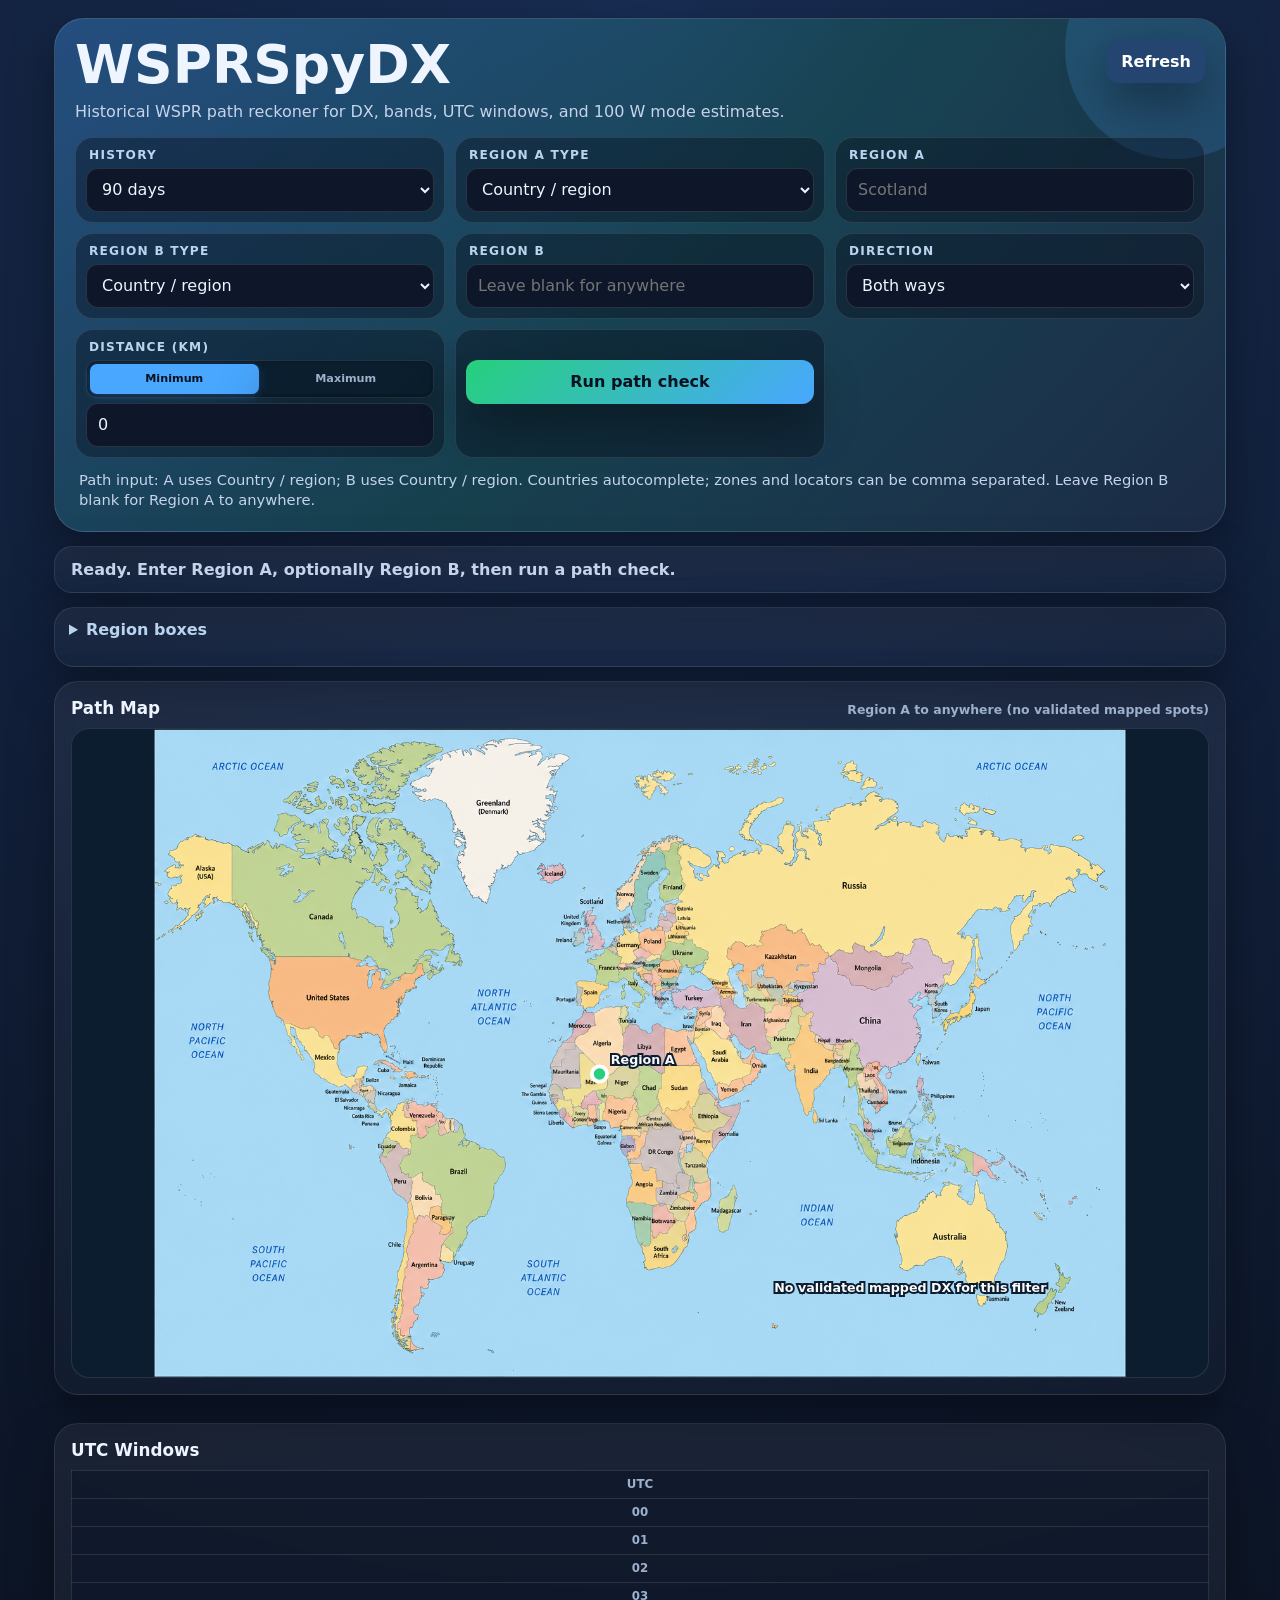
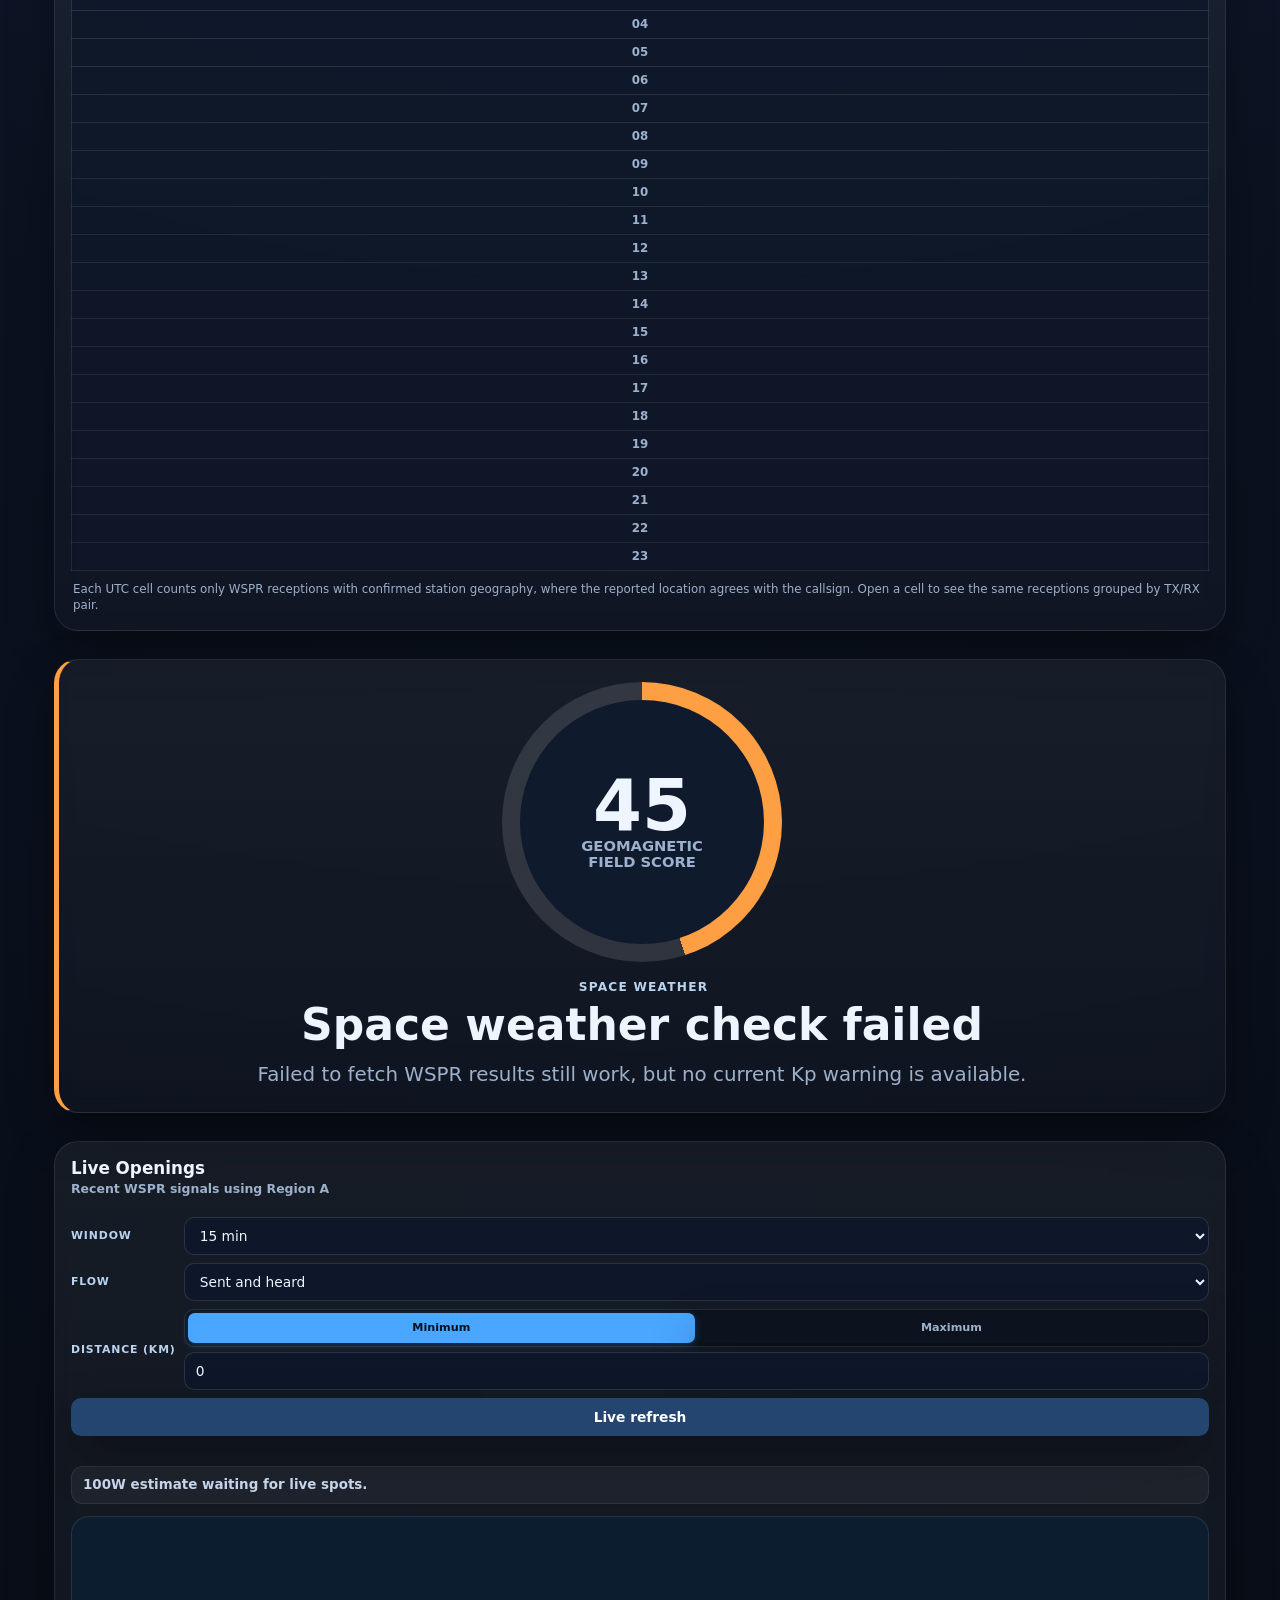
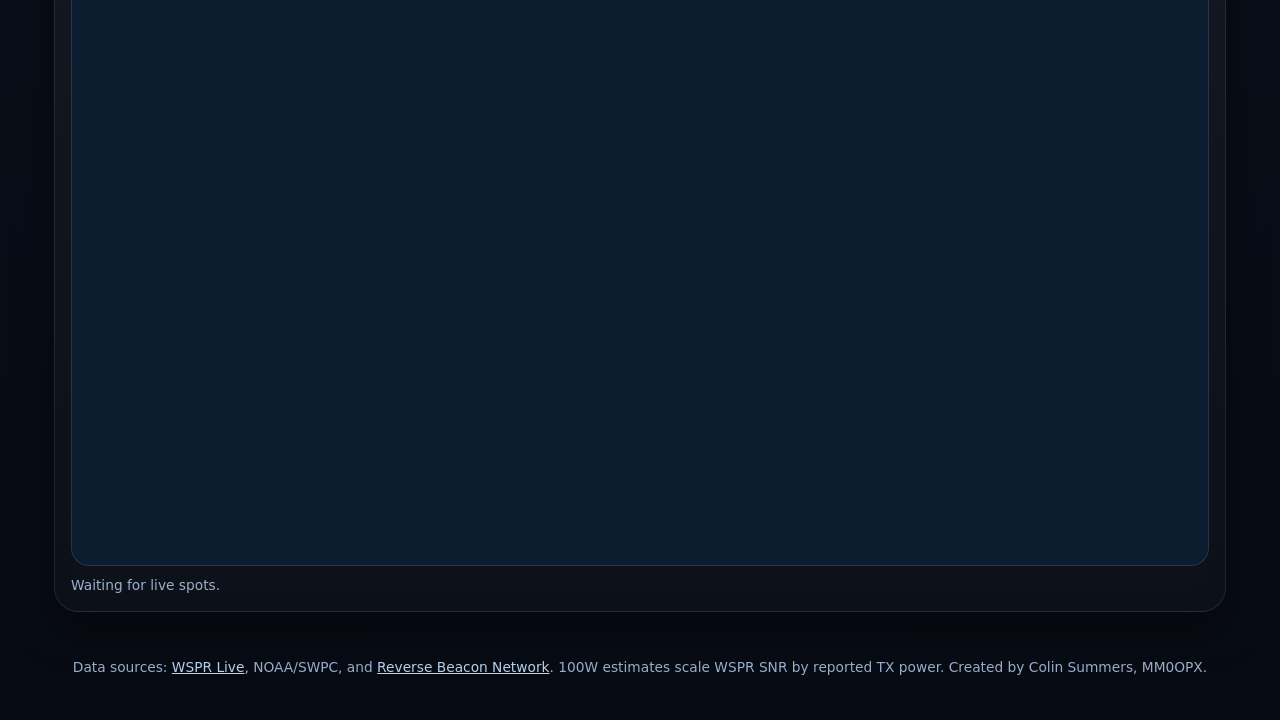
==== index.html @ 2f0802d1 "Align desktop distance label" ====
<!doctype html>
<html lang="en">
<head>
  <meta charset="utf-8">
  <meta name="viewport" content="width=device-width, initial-scale=1, viewport-fit=cover">
  <meta name="theme-color" content="#172033">
  <title>WSPRSpyDX</title>
  <style>
    body{margin:0;min-height:100vh;background:#0b1220;color:#eef5ff;font-family:system-ui,-apple-system,Segoe UI,sans-serif}.wrap{max-width:1200px;margin:auto;padding:18px 14px}.appHeader,.card,.panel,.status{background:#111b2f;border:1px solid rgba(255,255,255,.12);border-radius:20px;padding:16px;margin-bottom:14px}.grid{display:grid;gap:14px}select,input,button{min-height:44px;border-radius:12px;border:1px solid rgba(255,255,255,.15);background:#0d1729;color:#eef5ff;font:inherit}.title h1{font-size:clamp(2rem,6vw,3.35rem);margin:0}
  </style>
  <link rel="manifest" href="manifest.webmanifest">
  <link rel="stylesheet" href="styles.css?v=71">
</head>
<body>
  <main class="wrap">
    <header class="appHeader">
      <div class="top">
        <div class="title">
          <h1>WSPRSpyDX</h1>
          <p>Historical WSPR path reckoner for DX, bands, UTC windows, and 100 W mode estimates.</p>
        </div>
        <div class="actions">
          <button id="refreshBtn" type="button" aria-label="Refresh data" title="Refresh data">Refresh</button>
        </div>
      </div>
      <div class="selectors" aria-label="Path controls">
        <div class="selectBox">
          <label for="period">History</label>
          <select id="period">
            <option value="1">1 day</option>
            <option value="2">2 days</option>
            <option value="3">3 days</option>
            <option value="4">4 days</option>
            <option value="5">5 days</option>
            <option value="10">10 days</option>
            <option value="20">20 days</option>
            <option value="30">30 days</option>
            <option value="90" selected>90 days</option>
          </select>
        </div>
        <div class="selectBox">
          <label for="aMode">Region A type</label>
          <select id="aMode">
            <option value="country" selected>Country / region</option>
            <option value="cq">CQ zone</option>
            <option value="itu">ITU zone</option>
            <option value="locator">Maidenhead locator</option>
          </select>
        </div>
        <div class="selectBox">
          <label id="aInputLabel" for="aCountry">Region A</label>
          <div class="combo">
            <input id="aCountry" autocomplete="off" value="" aria-label="Region A country or area">
            <datalist id="aCountryOptions"></datalist>
            <div class="suggestions" id="aSuggestions" role="listbox"></div>
          </div>
        </div>
        <div class="selectBox">
          <label for="bMode">Region B type</label>
          <select id="bMode">
            <option value="country" selected>Country / region</option>
            <option value="cq">CQ zone</option>
            <option value="itu">ITU zone</option>
            <option value="locator">Maidenhead locator</option>
          </select>
        </div>
        <div class="selectBox">
          <label id="bInputLabel" for="bCountry">Region B</label>
          <div class="combo">
            <input id="bCountry" autocomplete="off" value="" placeholder="Leave blank for anywhere" aria-label="Region B country or area">
            <datalist id="bCountryOptions"></datalist>
            <div class="suggestions" id="bSuggestions" role="listbox"></div>
          </div>
        </div>
        <div class="selectBox">
          <label for="direction">Direction</label>
          <select id="direction">
            <option value="both" selected>Both ways</option>
            <option value="ab">A heard in B</option>
            <option value="ba">B heard in A</option>
          </select>
        </div>
        <div class="selectBox">
          <label for="pathMinDistance">Distance (km)</label>
          <div class="distance-filter">
            <input id="pathDistanceMode" type="hidden" value="min">
            <div class="distance-toggle" role="group" aria-label="Historical distance filter mode">
              <button class="distance-mode-button active" type="button" data-distance-target="pathDistanceMode" data-distance-mode="min" aria-pressed="true">Minimum</button>
              <button class="distance-mode-button" type="button" data-distance-target="pathDistanceMode" data-distance-mode="max" aria-pressed="false">Maximum</button>
            </div>
            <input id="pathMinDistance" type="number" min="0" max="20040" step="100" value="0" inputmode="numeric" placeholder="0" aria-label="Historical distance in kilometres">
          </div>
        </div>
        <div class="selectBox runBox">
          <label>&nbsp;</label>
          <button id="runBtn" class="primary" type="button">Run path check</button>
        </div>
      </div>
      <p class="modeNote" id="modeNote">Mix country, CQ zone, ITU zone, or Maidenhead locator on either side of the path. Leave Region B blank for Region A to anywhere.</p>
    </header>

    <section class="status" id="status" role="status">Ready.</section>

    <details class="panel customPanel" id="customDetails">
        <summary>Region boxes</summary>
        <div class="box-editor">
          <fieldset>
            <legend>Region A</legend>
            <input id="aName" aria-label="Region A name">
            <div class="coord-grid">
              <input id="aLatMin" inputmode="decimal" aria-label="A minimum latitude">
              <input id="aLatMax" inputmode="decimal" aria-label="A maximum latitude">
              <input id="aLonMin" inputmode="decimal" aria-label="A minimum longitude">
              <input id="aLonMax" inputmode="decimal" aria-label="A maximum longitude">
            </div>
          </fieldset>
          <fieldset>
            <legend>Region B</legend>
            <input id="bName" aria-label="Region B name">
            <div class="coord-grid">
              <input id="bLatMin" inputmode="decimal" aria-label="B minimum latitude">
              <input id="bLatMax" inputmode="decimal" aria-label="B maximum latitude">
              <input id="bLonMin" inputmode="decimal" aria-label="B minimum longitude">
              <input id="bLonMax" inputmode="decimal" aria-label="B maximum longitude">
            </div>
          </fieldset>
        </div>
      </details>

    <div class="grid">
    <section class="card mapCard">
      <div class="section-head">
        <h2>Path Map</h2>
        <span id="mapMeta"></span>
      </div>
      <div class="path-map" id="pathMap" aria-label="Selected radio path map"></div>
    </section>

    <section class="card heatmapCard">
      <div class="section-head">
        <h2>UTC Windows</h2>
        <span id="queryMeta"></span>
      </div>
      <div class="heatmap-wrap">
        <table class="heatmap" id="heatmap" aria-label="Band by hour heatmap"></table>
      </div>
      <p class="heatmap-note">Each UTC cell counts only WSPR receptions with confirmed station geography, where the reported location agrees with the callsign. Open a cell to see the same receptions grouped by TX/RX pair.</p>
      <div class="band-detail utc-detail" id="bandDetailPanel" hidden>
        <div class="section-head band-detail-head">
          <div>
            <h3 id="bandDetailTitle">Select a UTC window to see matching spots</h3>
            <span id="bandDetailMeta">Tap a populated UTC window for country and 100W spot detail.</span>
          </div>
        </div>
        <div class="live-countries band-country-summary" id="bandCountrySummary"></div>
        <div class="rbn-table-wrap">
          <table class="rbn-table band-spot-table" id="bandSpotTable" aria-label="Selected UTC window spots"></table>
        </div>
      </div>
    </section>

    <section class="card weatherCard space-weather quiet" id="spaceWeather" aria-label="Space weather">
      <div class="weatherGauge" id="spaceWeatherGauge" style="--gauge: 0">
        <b id="spaceWeatherScore">--</b>
        <span>Geomagnetic<br>field score</span>
      </div>
      <div class="weatherCopy">
        <span class="weather-label">Space weather</span>
        <strong id="spaceWeatherTitle">Checking NOAA Kp...</strong>
        <p id="spaceWeatherBody">Recent geomagnetic activity can make current HF conditions differ from the historical WSPR pattern.</p>
      </div>
    </section>

    <section class="card liveMapCard">
      <div class="section-head live-head">
        <div>
          <h2>Live Openings</h2>
          <span id="liveMapMeta">Recent WSPR signals using Region A</span>
        </div>
        <div class="live-controls">
          <label for="liveWindow">Window</label>
          <select id="liveWindow">
            <option value="15" selected>15 min</option>
            <option value="30">30 min</option>
            <option value="60">1 hour</option>
          </select>
          <label for="liveDirection">Flow</label>
          <select id="liveDirection">
            <option value="both" selected>Sent and heard</option>
            <option value="sent">Sent from A</option>
            <option value="heard">Heard in A</option>
          </select>
          <label for="liveMinDistance">Distance (km)</label>
          <div class="distance-filter">
            <input id="liveDistanceMode" type="hidden" value="min">
            <div class="distance-toggle" role="group" aria-label="Live distance filter mode">
              <button class="distance-mode-button active" type="button" data-distance-target="liveDistanceMode" data-distance-mode="min" aria-pressed="true">Minimum</button>
              <button class="distance-mode-button" type="button" data-distance-target="liveDistanceMode" data-distance-mode="max" aria-pressed="false">Maximum</button>
            </div>
            <input id="liveMinDistance" type="number" min="0" max="20040" step="100" value="0" list="liveDistanceOptions" inputmode="numeric" placeholder="0" aria-label="Live distance in kilometres">
          </div>
          <datalist id="liveDistanceOptions">
            <option value="0"></option>
            <option value="500"></option>
            <option value="1000"></option>
            <option value="3000"></option>
            <option value="5000"></option>
            <option value="10000"></option>
          </datalist>
          <button id="liveRefreshBtn" type="button">Live refresh</button>
        </div>
      </div>
      <div class="live-bands" id="liveBands" aria-label="Hot live bands"></div>
      <div class="live-countries" id="liveCountries" aria-label="Hot live countries"></div>
      <div class="live-power" id="livePower">100W estimate waiting for live spots.</div>
      <div class="path-map live-map" id="liveMap" aria-label="Live WSPR openings map"></div>
      <div class="live-summary" id="liveSummary">Waiting for live spots.</div>
      <div class="band-detail live-detail" id="liveDetailPanel" hidden>
        <div class="section-head band-detail-head">
          <div>
            <h3 id="liveDetailTitle">Select a hot band or country</h3>
            <span id="liveDetailMeta">Tap a tile to see its mapped live receptions.</span>
          </div>
        </div>
        <div class="rbn-table-wrap">
          <table class="rbn-table band-spot-table" id="liveDetailTable" aria-label="Selected live opening spots"></table>
        </div>
      </div>
    </section>

    <section class="card rbnCard" id="rbnCard" hidden>
      <div class="section-head live-head">
        <div>
          <h2>CW RBN Monitor</h2>
          <span id="rbnMeta">Reverse Beacon Network spot lookup</span>
        </div>
        <div class="live-controls rbn-controls">
          <label for="rbnCall">Call</label>
          <input id="rbnCall" type="text" value="MM0OPX" placeholder="Callsign" autocapitalize="characters" spellcheck="false" aria-label="RBN callsign">
          <label for="rbnWindow">Window</label>
          <select id="rbnWindow">
            <option value="900" selected>15 min</option>
            <option value="1800">30 min</option>
            <option value="3600">1 hour</option>
            <option value="86400">24 hours</option>
          </select>
          <label for="rbnMinDistance">Distance (km)</label>
          <div class="distance-filter">
            <input id="rbnDistanceMode" type="hidden" value="min">
            <div class="distance-toggle" role="group" aria-label="RBN distance filter mode">
              <button class="distance-mode-button active" type="button" data-distance-target="rbnDistanceMode" data-distance-mode="min" aria-pressed="true">Minimum</button>
              <button class="distance-mode-button" type="button" data-distance-target="rbnDistanceMode" data-distance-mode="max" aria-pressed="false">Maximum</button>
            </div>
            <input id="rbnMinDistance" type="number" min="0" max="20040" step="100" value="0" inputmode="numeric" placeholder="0" aria-label="RBN distance in kilometres">
          </div>
          <button id="rbnRunBtn" type="button">Run RBN</button>
        </div>
      </div>
      <div class="path-map live-map" id="rbnMap" aria-label="Reverse Beacon Network map"></div>
      <div class="rbn-table-wrap">
        <table class="rbn-table" id="rbnTable" aria-label="Reverse Beacon Network spots"></table>
      </div>
      <div class="live-summary" id="rbnSummary">Enter a callsign and run a CW RBN lookup.</div>
    </section>
    </div>

    <footer class="source-note">
      Data sources: <a href="https://wspr.live/" target="_blank" rel="noopener">WSPR Live</a>, NOAA/SWPC, and <a href="https://www.reversebeacon.net/" target="_blank" rel="noopener">Reverse Beacon Network</a>.
      100W estimates scale WSPR SNR by reported TX power. Created by Colin Summers, MM0OPX.
    </footer>
  </main>
  <script src="app.js?v=71"></script>
</body>
</html>
---- styles.css ----
:root {
  color-scheme: dark;
  --bg: #0b1220;
  --panel: #111b2f;
  --panel-2: #0d1729;
  --soft: rgba(255,255,255,.055);
  --soft-2: rgba(255,255,255,.09);
  --text: #eef5ff;
  --muted: #9db0cc;
  --line: rgba(255,255,255,.11);
  --good: #26d07c;
  --ok: #f6c945;
  --warn: #ff9f43;
  --bad: #ff5c67;
  --blue: #49a7ff;
  --orange: #f05a28;
  --shadow: 0 20px 45px rgba(0,0,0,.35);
}

* {
  box-sizing: border-box;
}

body {
  margin: 0;
  min-height: 100dvh;
  font-family: system-ui, -apple-system, BlinkMacSystemFont, "Segoe UI", Roboto, Arial, sans-serif;
  background: radial-gradient(circle at top, #172c52 0, #0b1220 48%, #070b13 100%);
  color: var(--text);
}

.wrap {
  max-width: 1200px;
  margin: auto;
  padding: 18px 14px 42px;
}

.appHeader {
  position: relative;
  overflow: hidden;
  margin-bottom: 14px;
  padding: 20px;
  border: 1px solid rgba(255,255,255,.13);
  border-radius: 30px;
  background: linear-gradient(135deg, rgba(73,167,255,.32), rgba(38,208,124,.16) 52%, rgba(255,255,255,.045));
  box-shadow: var(--shadow);
}

.appHeader:before {
  content: "";
  position: absolute;
  right: -60px;
  top: -80px;
  width: 220px;
  height: 220px;
  border-radius: 50%;
  background: rgba(73,167,255,.18);
}

.top {
  position: relative;
  z-index: 1;
  display: flex;
  justify-content: space-between;
  gap: 12px;
  align-items: flex-start;
  margin-bottom: 14px;
}

.title h1 {
  margin: 0;
  line-height: .98;
  font-size: clamp(2rem, 6vw, 3.35rem);
  letter-spacing: 0;
}

.title p {
  max-width: 760px;
  margin: 8px 0 0;
  color: #c5d4ea;
  line-height: 1.45;
}

.actions {
  display: flex;
  gap: 8px;
  flex-wrap: wrap;
  justify-content: flex-end;
}

.selectors {
  position: relative;
  z-index: 1;
  display: grid;
  grid-template-columns: 1fr 1fr 1fr;
  gap: 10px;
}

.selectBox {
  min-width: 0;
  padding: 10px;
  border: 1px solid rgba(255,255,255,.10);
  border-radius: 18px;
  background: rgba(6,12,24,.38);
}

.selectBox label,
label span,
legend,
.weather-label,
.kicker {
  display: block;
  margin: 0 0 6px 3px;
  color: #bad4ef;
  font-size: .76rem;
  font-weight: 900;
  letter-spacing: .1em;
  text-transform: uppercase;
}

.modeNote {
  position: relative;
  z-index: 1;
  margin: 12px 4px 0;
  color: #c5d4ea;
  font-size: .92rem;
  line-height: 1.4;
}

select,
input,
button,
.btn {
  width: 100%;
  min-height: 44px;
  border: 1px solid rgba(255,255,255,.12);
  border-radius: 12px;
  background: #0d1729;
  color: var(--text);
  font: inherit;
}

select,
input {
  padding: 0 11px;
}

button,
.btn {
  border: 0;
  padding: 11px 14px;
  background: #24456f;
  color: white;
  font-weight: 900;
  cursor: pointer;
  box-shadow: var(--shadow);
}

button:hover,
.btn:hover {
  filter: brightness(1.1);
}

button:disabled {
  opacity: .62;
  cursor: wait;
}

.primary {
  background: linear-gradient(135deg, #26d07c, #49a7ff);
  color: #07111f;
}

.combo {
  position: relative;
}

.suggestions {
  display: none;
  position: absolute;
  z-index: 20;
  top: calc(100% + 5px);
  left: 0;
  right: 0;
  overflow: hidden;
  max-height: 230px;
  overflow-y: auto;
  border: 1px solid rgba(255,255,255,.13);
  border-radius: 14px;
  background: #12223b;
  box-shadow: var(--shadow);
}

.suggestions.open {
  display: grid;
}

.suggestions button {
  min-height: 40px;
  padding: 0 11px;
  border-radius: 0;
  background: transparent;
  box-shadow: none;
  text-align: left;
  white-space: normal;
  line-height: 1.25;
}

.suggestions button + button {
  border-top: 1px solid rgba(255,255,255,.08);
}

.status,
.panel,
.card {
  border: 1px solid rgba(255,255,255,.09);
  background: linear-gradient(180deg, rgba(255,255,255,.055), rgba(255,255,255,.025));
  box-shadow: var(--shadow);
  backdrop-filter: blur(8px);
}

.status {
  min-height: 46px;
  margin-bottom: 14px;
  padding: 13px 16px;
  border-radius: 18px;
  color: #c5d4ea;
  font-weight: 800;
}

.status.error {
  color: #ffd6d6;
}

.customPanel {
  margin-bottom: 14px;
  padding: 12px 14px;
  border-radius: 20px;
}

details summary {
  min-height: 34px;
  color: #bad4ef;
  cursor: pointer;
  font-weight: 900;
}

.box-editor {
  display: grid;
  grid-template-columns: 1fr 1fr;
  gap: 12px;
  padding-top: 8px;
}

fieldset {
  min-width: 0;
  margin: 0;
  padding: 10px;
  border: 1px solid rgba(255,255,255,.09);
  border-radius: 16px;
}

.coord-grid {
  display: grid;
  grid-template-columns: repeat(2, minmax(0, 1fr));
  gap: 8px;
  margin-top: 8px;
}

.grid {
  display: grid;
  grid-template-columns: repeat(12, 1fr);
  gap: 14px;
}

.card {
  min-height: 120px;
  padding: 16px;
  border-radius: 24px;
}

.mapCard {
  grid-column: span 12;
}

.liveMapCard {
  grid-column: span 12;
}

.rbnCard {
  grid-column: span 12;
}

.weatherCard {
  grid-column: span 12;
}

.heatmapCard {
  grid-column: span 12;
}

.latestCard {
  grid-column: span 12;
}

.section-head {
  display: flex;
  justify-content: space-between;
  gap: 10px;
  align-items: baseline;
  margin-bottom: 10px;
}

h2 {
  margin: 0;
  font-size: 1.05rem;
  letter-spacing: 0;
}

.section-head span {
  color: var(--muted);
  font-size: .78rem;
  font-weight: 800;
  text-align: right;
}

.card-filter {
  display: grid;
  grid-template-columns: auto minmax(128px, auto) minmax(76px, 110px) auto;
  gap: 8px;
  align-items: center;
}

.card-filter label {
  color: #bad4ef;
  font-size: .68rem;
  font-weight: 900;
  letter-spacing: .08em;
  text-transform: uppercase;
  white-space: normal;
}

.card-filter input,
.card-filter button {
  min-height: 34px;
  border-radius: 10px;
  font-size: .78rem;
}

.live-head {
  display: grid;
  grid-template-columns: minmax(0, 1fr);
  align-items: start;
}

.live-controls {
  display: grid;
  width: 100%;
  min-width: 0;
  grid-template-columns: auto minmax(110px, 140px) auto minmax(160px, 1fr) auto minmax(220px, 260px) minmax(130px, 160px);
  gap: 8px;
  align-items: center;
  margin-top: 10px;
}

.live-controls label {
  margin: 0;
  color: #bad4ef;
  font-size: .68rem;
  font-weight: 900;
  letter-spacing: .08em;
  text-transform: uppercase;
}

.live-controls select,
.live-controls input,
.live-controls button {
  min-height: 38px;
  border-radius: 10px;
  font-size: .86rem;
}

.live-controls input {
  width: 100%;
}

.distance-filter {
  display: grid;
  gap: 5px;
  min-width: 0;
}

.distance-toggle {
  display: grid;
  grid-template-columns: 1fr 1fr;
  gap: 3px;
  padding: 3px;
  border: 1px solid rgba(255,255,255,.11);
  border-radius: 10px;
  background: rgba(5,13,25,.48);
}

.distance-toggle .distance-mode-button {
  min-width: 0;
  min-height: 30px;
  padding: 4px 7px;
  border: 0;
  border-radius: 7px;
  background: transparent;
  color: var(--muted);
  font-size: .7rem;
  font-weight: 900;
  cursor: pointer;
  overflow: hidden;
  white-space: nowrap;
}

.distance-toggle .distance-mode-button.active {
  background: var(--blue);
  color: #06111f;
  box-shadow: 0 2px 8px rgba(73,167,255,.26);
}

.rbn-controls {
  grid-template-columns: auto minmax(92px, 130px) auto minmax(96px, 130px) minmax(128px, auto) minmax(76px, 120px) minmax(110px, 140px);
}

@media (min-width: 1401px) {
  .liveMapCard .live-controls {
    grid-template-columns: auto minmax(110px, 140px) auto minmax(180px, 1fr) auto minmax(220px, 260px);
    grid-template-rows: auto auto;
  }

  .liveMapCard .live-controls label[for="liveWindow"] {
    grid-column: 1;
    grid-row: 1;
  }

  .liveMapCard #liveWindow {
    grid-column: 2;
    grid-row: 1;
  }

  .liveMapCard .live-controls label[for="liveDirection"] {
    grid-column: 3;
    grid-row: 1;
  }

  .liveMapCard #liveDirection {
    grid-column: 4;
    grid-row: 1;
  }

  .liveMapCard #liveRefreshBtn {
    grid-column: 5 / 7;
    grid-row: 1;
  }

  .liveMapCard .live-controls label[for="liveMinDistance"] {
    grid-column: 5;
    grid-row: 2;
    align-self: end;
    margin-bottom: 13px;
  }

  .liveMapCard .live-controls .distance-filter {
    grid-column: 6;
    grid-row: 2;
  }
}

.live-bands,
.live-countries {
  display: flex;
  flex-wrap: wrap;
  gap: 8px;
  margin: 10px 0 0;
}

.live-band-chip,
.live-country-chip,
.live-band-empty {
  display: inline-flex;
  align-items: center;
  gap: 7px;
  min-height: 32px;
  padding: 5px 10px;
  border: 1px solid rgba(255,255,255,.1);
  border-left: 5px solid var(--band-color, var(--muted));
  border-radius: 12px;
  background: rgba(255,255,255,.06);
  color: var(--text);
  font-size: .78rem;
  font-weight: 900;
}

.live-band-chip,
.live-country-chip {
  font-family: inherit;
  text-align: left;
  cursor: pointer;
  touch-action: pan-y;
  -webkit-tap-highlight-color: transparent;
}

.live-detail-trigger[aria-expanded="true"] {
  border-color: var(--accent);
  background: rgba(73,167,255,.16);
  box-shadow: 0 0 0 2px rgba(73,167,255,.18);
}

.live-bands > .live-detail,
.live-countries > .live-detail {
  flex: 1 0 100%;
  width: 100%;
  margin: 2px 0 4px;
}

.live-band-chip span,
.live-country-chip span,
.live-band-empty {
  color: var(--muted);
  font-weight: 800;
}

.live-country-chip {
  border-left-color: var(--blue);
}

.live-power {
  margin: 10px 0 12px;
  padding: 9px 11px;
  border: 1px solid rgba(255,255,255,.08);
  border-radius: 12px;
  background: rgba(255,255,255,.05);
  color: #c5d4ea;
  font-size: .84rem;
  font-weight: 850;
  line-height: 1.35;
}

.space-weather {
  display: grid;
  grid-template-columns: 1fr;
  align-content: start;
  justify-items: center;
  gap: 18px;
  border-left-width: 5px;
  padding: 22px;
  text-align: center;
}

.space-weather.quiet {
  border-left-color: var(--good);
}

.space-weather.caution {
  border-left-color: var(--warn);
}

.space-weather.storm {
  border-left-color: var(--bad);
}

.space-weather strong {
  display: block;
  font-size: clamp(1.7rem, 6vw, 2.75rem);
  line-height: 1.15;
}

.space-weather p {
  width: 100%;
  max-width: 1020px;
  margin: 10px auto 0;
  color: var(--muted);
  font-size: clamp(1rem, 3.5vw, 1.24rem);
  line-height: 1.45;
}

.weatherGauge {
  width: clamp(190px, 28vw, 280px);
  height: clamp(190px, 28vw, 280px);
  border-radius: 50%;
  display: grid;
  place-items: center;
  position: relative;
  flex: none;
  background: conic-gradient(var(--good) calc(var(--gauge) * 1%), rgba(255,255,255,.12) 0);
}

.space-weather.caution .weatherGauge {
  background: conic-gradient(var(--warn) calc(var(--gauge) * 1%), rgba(255,255,255,.12) 0);
}

.space-weather.storm .weatherGauge {
  background: conic-gradient(var(--bad) calc(var(--gauge) * 1%), rgba(255,255,255,.12) 0);
}

.weatherGauge:after {
  content: "";
  position: absolute;
  inset: 18px;
  border-radius: 50%;
  background: #101a2d;
}

.weatherGauge b,
.weatherGauge span {
  position: relative;
  z-index: 1;
}

.weatherGauge b {
  align-self: end;
  font-size: clamp(3rem, 8vw, 4.4rem);
  line-height: .9;
}

.weatherGauge span {
  align-self: start;
  color: var(--muted);
  font-size: clamp(.72rem, 2.4vw, .92rem);
  font-weight: 900;
  text-transform: uppercase;
  text-align: center;
  line-height: 1.05;
}

.weatherCopy {
  width: 100%;
  min-width: 0;
}

.score-strip {
  grid-column: span 12;
  display: grid;
  grid-template-columns: repeat(4, minmax(0, 1fr));
  gap: 14px;
}

.score-card {
  min-height: 128px;
  padding: 14px;
  border: 1px solid rgba(255,255,255,.09);
  border-radius: 20px;
  background: linear-gradient(135deg, rgba(73,167,255,.14), rgba(255,255,255,.035));
  box-shadow: var(--shadow);
}

.score-card .band {
  color: var(--ok);
  font-size: 1rem;
  font-weight: 950;
}

.score-card strong {
  display: block;
  margin: 4px 0;
  font-size: 2rem;
  line-height: 1;
}

.metric,
.slot-sub,
.spot-sub {
  color: var(--muted);
  font-size: .82rem;
  line-height: 1.4;
}

.path-map {
  position: relative;
  overflow: hidden;
  touch-action: pan-x pan-y pinch-zoom;
  min-height: 310px;
  border: 1px solid rgba(255,255,255,.1);
  border-radius: 18px;
  background: #0d1d30;
  aspect-ratio: 7 / 4;
}

.path-map svg {
  position: absolute;
  inset: 0;
  display: block;
  width: 100%;
  height: 100%;
}

.map-base {
  pointer-events: none;
}

.map-route {
  fill: none;
  stroke: var(--orange);
  stroke-width: 8;
  stroke-linecap: round;
}

.map-route-shadow {
  fill: none;
  stroke: #ffffff;
  stroke-width: 14;
  stroke-linecap: round;
  opacity: .85;
}

.map-route-fan {
  opacity: .58;
}

.map-route-shadow.map-route-fan {
  opacity: .32;
}

.map-pin {
  stroke: #ffffff;
  stroke-width: 6;
}

.map-pin.a {
  fill: var(--good);
}

.map-pin.b {
  fill: var(--ok);
}

.map-label {
  fill: #f8fafc;
  font-size: 20px;
  font-weight: 900;
  paint-order: stroke;
  stroke: #0d1d30;
  stroke-width: 6px;
}

.live-map {
  min-height: 340px;
}

.live-route {
  fill: none;
  stroke: var(--route-color);
  stroke-width: 6;
  stroke-linecap: round;
  opacity: var(--route-alpha);
}

.live-dot {
  fill: var(--band-color, var(--ok));
  stroke: #ffffff;
  stroke-width: 3;
  opacity: .92;
}

.live-focus {
  filter: drop-shadow(0 0 10px rgba(38,208,124,.55));
}

.live-label {
  fill: #f8fafc;
  font-size: 18px;
  font-weight: 900;
  paint-order: stroke;
  stroke: #0d1d30;
  stroke-width: 5px;
}

.live-summary {
  margin-top: 10px;
  color: var(--muted);
  font-size: .86rem;
  line-height: 1.4;
}

.rbn-table-wrap {
  overflow-x: auto;
  margin-top: 12px;
}

.rbn-table {
  width: 100%;
  border-collapse: collapse;
  color: #dceaff;
  font-size: .82rem;
}

.rbn-table th,
.rbn-table td {
  padding: 9px 8px;
  border-bottom: 1px solid rgba(255,255,255,.1);
  text-align: left;
  white-space: nowrap;
}

.rbn-table th {
  color: #9fb9d7;
  font-size: .7rem;
  text-transform: uppercase;
}

.heatmap-wrap {
  overflow-x: auto;
  overflow-y: hidden;
  touch-action: pan-x pan-y pinch-zoom;
  -webkit-overflow-scrolling: touch;
  padding-bottom: 4px;
  scrollbar-color: rgba(159,185,215,.55) rgba(255,255,255,.06);
}

.heatmap-note {
  margin: 7px 2px 0;
  color: var(--muted);
  font-size: .74rem;
  line-height: 1.35;
}

.heatmap {
  width: 100%;
  min-width: 0;
  border-collapse: collapse;
  table-layout: fixed;
  font-size: clamp(.58rem, 1.45vw, .74rem);
}

.heatmap th,
.heatmap td {
  height: 28px;
  min-width: 0;
  padding: 0 2px;
  border: 1px solid rgba(255,255,255,.08);
  text-align: center;
  overflow: hidden;
  line-height: 1;
}

.heatmap th {
  color: var(--muted);
  font-weight: 800;
  background: rgba(13,23,41,.72);
}

.heatmap td {
  color: #07130e;
  font-weight: 900;
  font-variant-numeric: tabular-nums;
}

.heatmap td span {
  display: block;
  width: 100%;
  max-width: 100%;
  overflow: hidden;
  text-align: center;
  white-space: nowrap;
}

.heatmap-cell {
  cursor: pointer;
}

.heatmap-cell.digits-4 span {
  font-size: .92em;
}

.heatmap-cell.digits-5 span {
  font-size: .78em;
}

.heatmap-cell.digits-6 span {
  font-size: .68em;
}

.heatmap-cell:focus-visible {
  outline: 2px solid var(--accent);
  outline-offset: -2px;
}

.heatmap-cell:active {
  filter: brightness(1.14);
}

.latest {
  display: grid;
  gap: 9px;
  margin: 0;
  padding: 0;
  list-style: none;
}

.spot {
  padding: 11px;
  border: 1px solid rgba(255,255,255,.075);
  border-radius: 16px;
  background: rgba(255,255,255,.055);
}

.band-detail {
  margin-top: 14px;
  padding-top: 14px;
  border-top: 1px solid rgba(255,255,255,.1);
}

.band-detail[hidden] {
  display: none;
}

.band-detail h3 {
  margin: 0;
  font-size: 1rem;
}

.band-country-summary {
  margin: 10px 0 4px;
}

.slot-main,
.spot-main {
  display: flex;
  justify-content: space-between;
  gap: 10px;
  font-weight: 950;
}

.mode-hint {
  display: flex;
  align-items: center;
  flex-wrap: wrap;
  gap: 5px;
  max-width: 100%;
  margin-top: 8px;
  color: var(--muted);
  font-size: .78rem;
  font-weight: 900;
}

.mode-chip {
  display: inline-flex;
  align-items: center;
  min-height: 22px;
  padding: 2px 7px;
  border-radius: 999px;
  border: 1px solid transparent;
  color: #07130e;
}

.mode-chip.ok {
  background: var(--good);
}

.mode-chip.no {
  background: var(--bad);
  color: white;
}

.source-note {
  margin-top: 18px;
  padding: 14px 2px 0;
  color: var(--muted);
  font-size: .86rem;
  line-height: 1.45;
  text-align: center;
}

.source-note a {
  color: #bad4ef;
}

@media (max-width: 1400px) {
  .live-head {
    grid-template-columns: minmax(0, 1fr);
  }

  .live-controls {
    width: 100%;
    min-width: 0;
    justify-self: stretch;
    grid-template-columns: max-content minmax(0, 1fr);
    margin-top: 10px;
  }

  .live-controls > label {
    white-space: nowrap;
  }

  .live-controls > button {
    grid-column: 1 / -1;
  }

  .live-controls .distance-toggle button {
    grid-column: auto;
  }
}

@media (max-width: 900px) {
  .selectors,
  .box-editor {
    grid-template-columns: 1fr;
  }

  .mapCard,
  .liveMapCard,
  .rbnCard,
  .weatherCard {
    grid-column: span 12;
  }

  .score-strip {
    grid-template-columns: repeat(2, minmax(0, 1fr));
  }

  .top {
    flex-direction: column;
  }

  .actions {
    justify-content: flex-start;
  }

  .path-map {
    min-height: 240px;
  }

  .live-head {
    display: grid;
  }

  .rbn-controls {
    grid-template-columns: max-content minmax(0, 1fr);
  }

  .card-filter {
    grid-template-columns: 1fr 1fr;
    width: 100%;
    margin-top: 8px;
  }

  .card-filter span {
    display: none;
  }

  .card-filter button {
    grid-column: 1 / -1;
  }

}

@media (max-width: 520px) {
  .wrap {
    padding: 10px 8px 28px;
  }

  .appHeader {
    padding: 14px;
    border-radius: 20px;
  }

  .title h1 {
    font-size: 2.2rem;
    line-height: 1.05;
  }

  .title p,
  .modeNote {
    font-size: .92rem;
  }

  .score-strip {
    grid-template-columns: 1fr;
  }

  .card {
    padding: 14px;
    border-radius: 18px;
    backdrop-filter: none;
  }

  .path-map {
    min-height: 205px;
    border-radius: 14px;
  }

  .live-map {
    min-height: 230px;
  }

  .space-weather {
    border-left-width: 1px;
    border-top-width: 5px;
    padding: 18px 14px;
    gap: 18px;
  }

  .space-weather p {
    max-width: none;
    font-size: 1rem;
  }

  .weatherGauge {
    width: min(78vw, 290px);
    height: min(78vw, 290px);
  }

  .weatherGauge:after {
    inset: 18px;
  }

  .weatherCopy {
    width: 100%;
  }

  .space-weather.quiet {
    border-top-color: var(--good);
  }

  .space-weather.caution {
    border-top-color: var(--warn);
  }

  .space-weather.storm {
    border-top-color: var(--bad);
  }

  .heatmap {
    font-size: clamp(.48rem, 2.15vw, .66rem);
    min-width: 760px;
  }

  .heatmap th,
  .heatmap td {
    height: 25px;
    padding: 0 1px;
  }

  .heatmap th:first-child,
  .heatmap td:first-child {
    width: 40px;
    position: sticky;
    left: 0;
    z-index: 2;
    box-shadow: 1px 0 0 rgba(255,255,255,.08);
  }

  .heatmap th:first-child {
    z-index: 3;
  }

  .heatmap-cell.digits-4 span {
    font-size: .84em;
  }

  .heatmap-cell.digits-5 span {
    font-size: .58em;
  }

  .heatmap-cell.digits-6 span {
    font-size: .5em;
  }

  .suggestions {
    position: static;
    margin-top: 7px;
    border-radius: 12px;
    box-shadow: none;
  }

  .map-label {
    font-size: 28px;
  }

  .slot-main,
  .spot-main {
    display: grid;
    gap: 3px;
  }
}
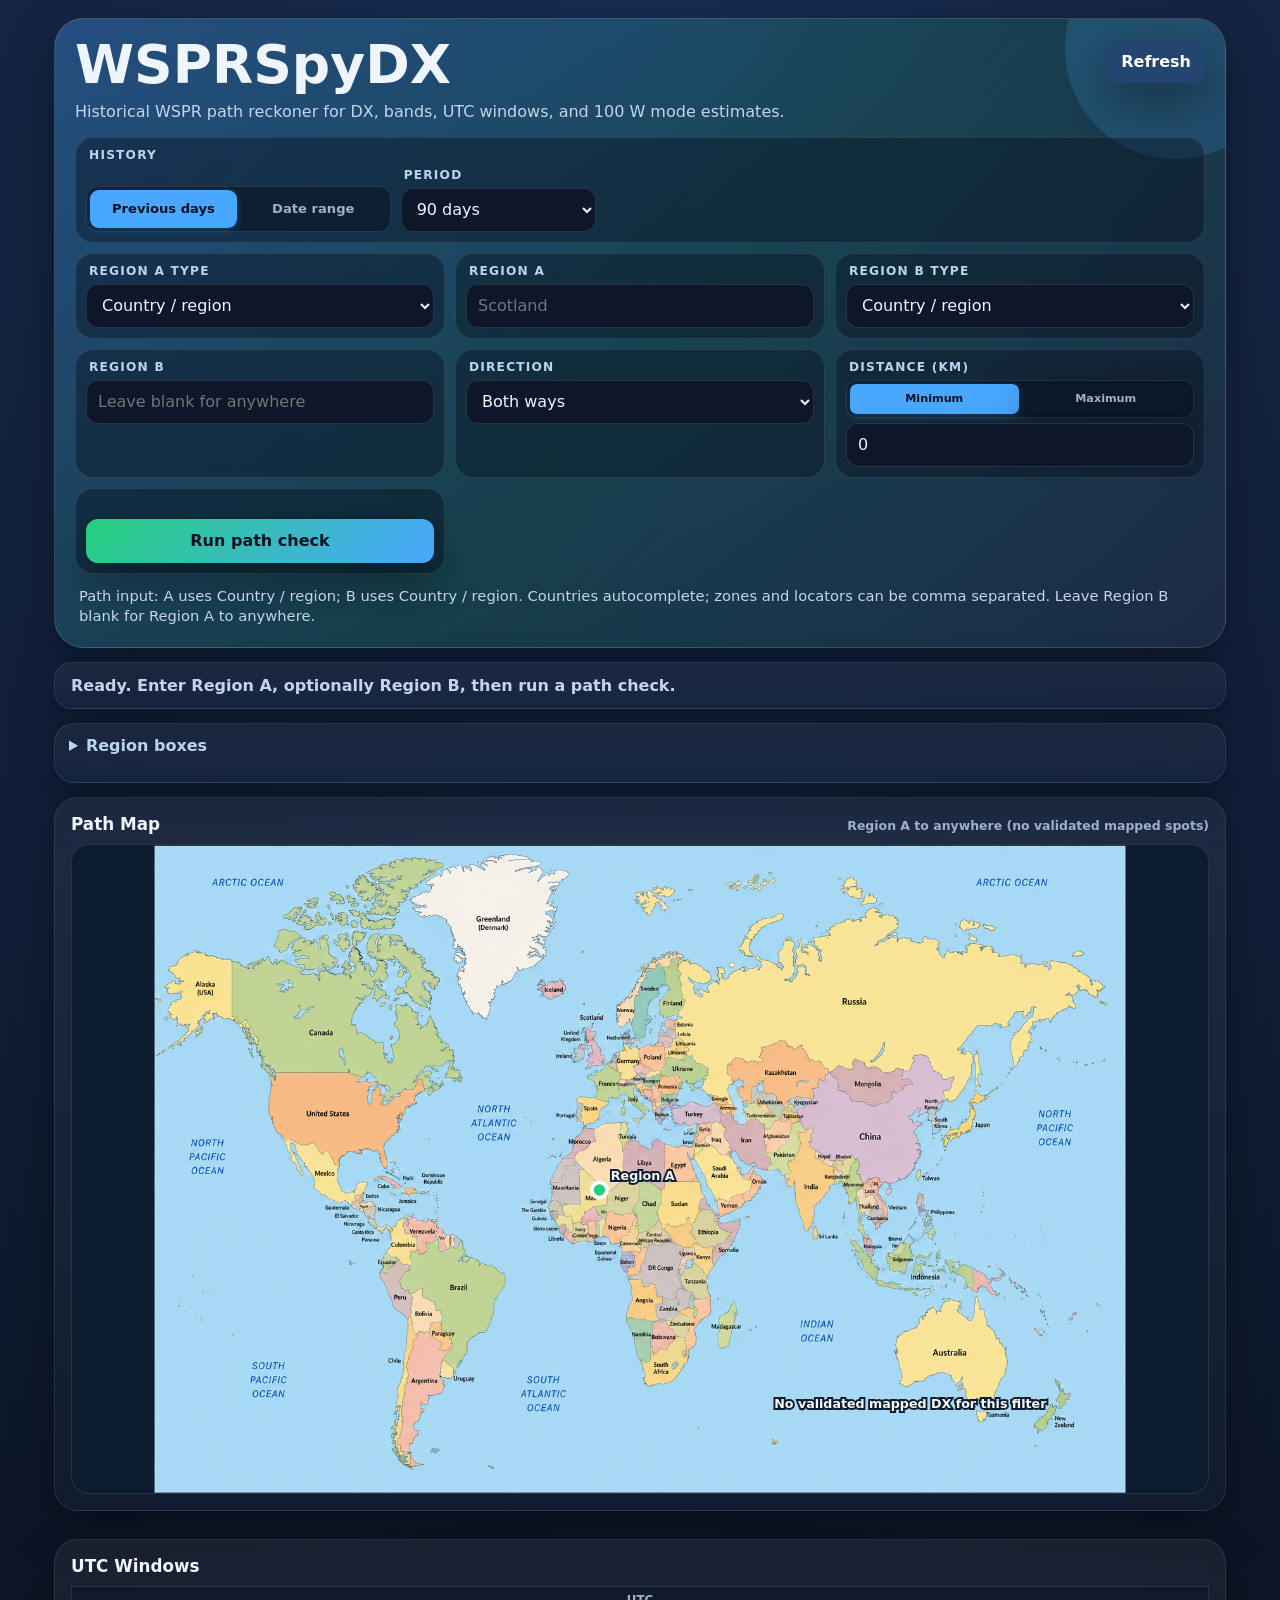
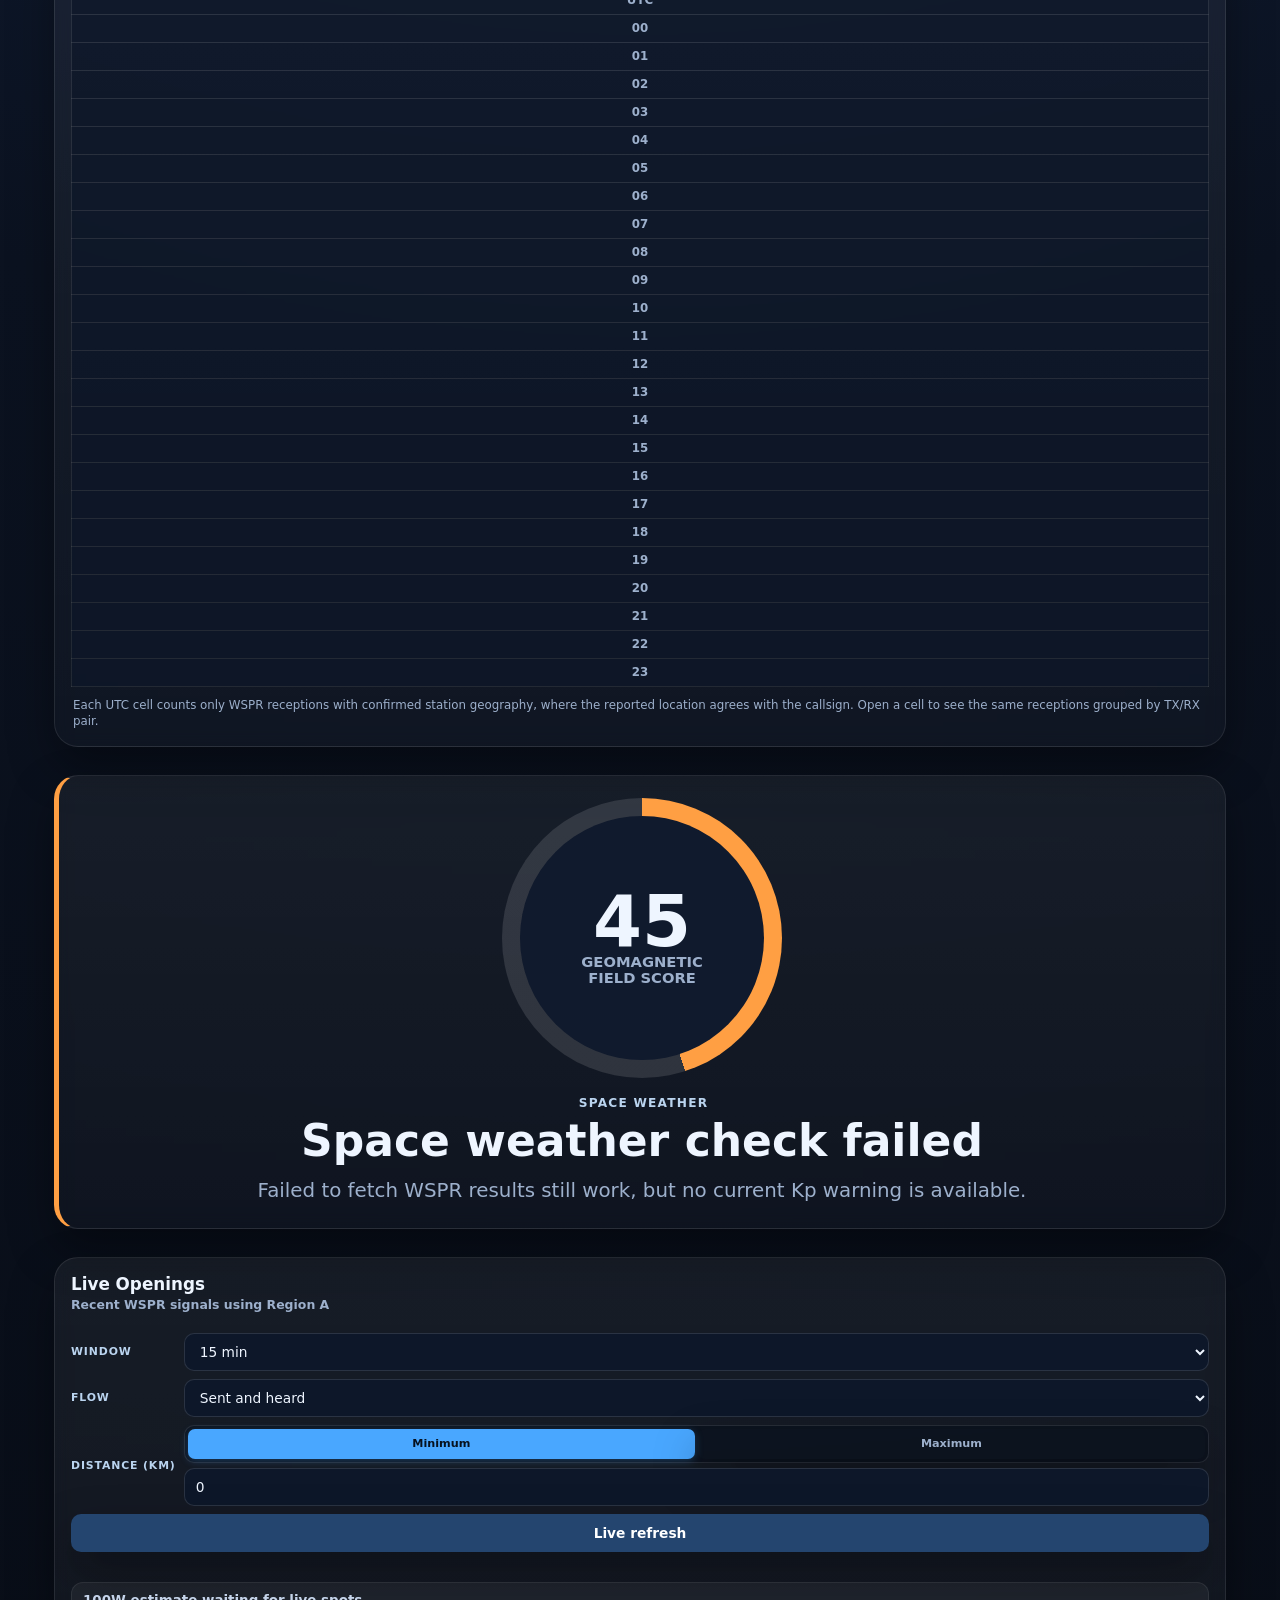
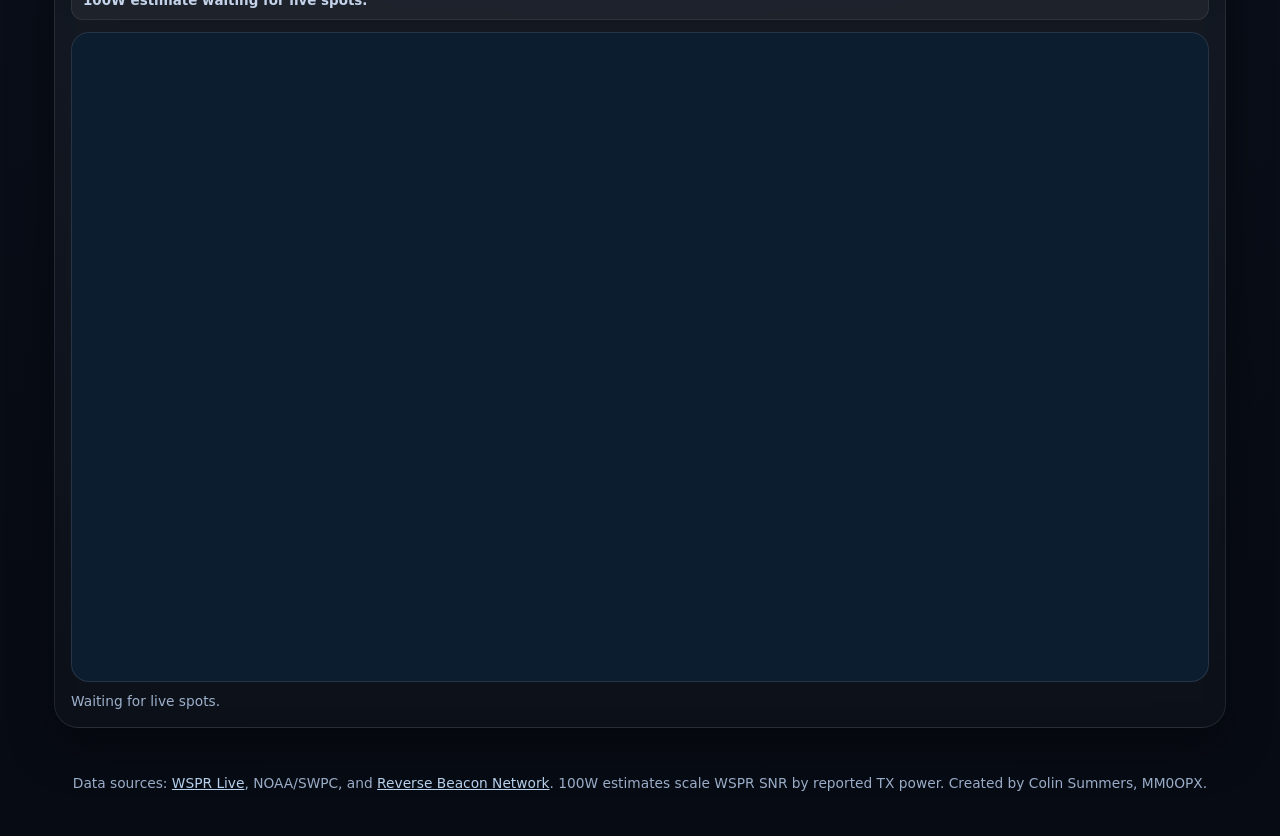
==== commit c161e453: "Add custom UTC history ranges" ====
--- a/index.html
+++ b/index.html
@@ -9,7 +9,7 @@
     body{margin:0;min-height:100vh;background:#0b1220;color:#eef5ff;font-family:system-ui,-apple-system,Segoe UI,sans-serif}.wrap{max-width:1200px;margin:auto;padding:18px 14px}.appHeader,.card,.panel,.status{background:#111b2f;border:1px solid rgba(255,255,255,.12);border-radius:20px;padding:16px;margin-bottom:14px}.grid{display:grid;gap:14px}select,input,button{min-height:44px;border-radius:12px;border:1px solid rgba(255,255,255,.15);background:#0d1729;color:#eef5ff;font:inherit}.title h1{font-size:clamp(2rem,6vw,3.35rem);margin:0}
   </style>
   <link rel="manifest" href="manifest.webmanifest">
-  <link rel="stylesheet" href="styles.css?v=71">
+  <link rel="stylesheet" href="styles.css?v=79">
 </head>
 <body>
   <main class="wrap">
@@ -24,19 +24,39 @@
         </div>
       </div>
       <div class="selectors" aria-label="Path controls">
-        <div class="selectBox">
-          <label for="period">History</label>
-          <select id="period">
-            <option value="1">1 day</option>
-            <option value="2">2 days</option>
-            <option value="3">3 days</option>
-            <option value="4">4 days</option>
-            <option value="5">5 days</option>
-            <option value="10">10 days</option>
-            <option value="20">20 days</option>
-            <option value="30">30 days</option>
-            <option value="90" selected>90 days</option>
-          </select>
+        <div class="selectBox historyBox">
+          <label>History</label>
+          <div class="history-controls">
+            <input id="historyMode" type="hidden" value="recent">
+            <div class="history-toggle" role="group" aria-label="History time selection mode">
+              <button class="history-mode-button active" type="button" data-history-mode="recent" aria-pressed="true">Previous days</button>
+              <button class="history-mode-button" type="button" data-history-mode="range" aria-pressed="false">Date range</button>
+            </div>
+            <div class="history-fields" id="recentHistoryFields">
+              <label for="period">Period</label>
+              <select id="period">
+                <option value="1">1 day</option>
+                <option value="2">2 days</option>
+                <option value="3">3 days</option>
+                <option value="4">4 days</option>
+                <option value="5">5 days</option>
+                <option value="10">10 days</option>
+                <option value="20">20 days</option>
+                <option value="30">30 days</option>
+                <option value="90" selected>90 days</option>
+              </select>
+            </div>
+            <div class="history-range-fields" id="rangeHistoryFields" hidden>
+              <div class="history-fields">
+                <label for="historyStart">Start UTC</label>
+                <input id="historyStart" type="datetime-local" step="60" aria-label="History start date and time in UTC">
+              </div>
+              <div class="history-fields">
+                <label for="historyEnd">End UTC</label>
+                <input id="historyEnd" type="datetime-local" step="60" aria-label="History end date and time in UTC">
+              </div>
+            </div>
+          </div>
         </div>
         <div class="selectBox">
           <label for="aMode">Region A type</label>
@@ -269,6 +289,6 @@
       100W estimates scale WSPR SNR by reported TX power. Created by Colin Summers, MM0OPX.
     </footer>
   </main>
-  <script src="app.js?v=71"></script>
+  <script src="app.js?v=79"></script>
 </body>
 </html>
--- a/styles.css
+++ b/styles.css
@@ -104,6 +104,73 @@
   background: rgba(6,12,24,.38);
 }
 
+.historyBox {
+  grid-column: 1 / -1;
+}
+
+.history-controls {
+  display: grid;
+  grid-template-columns: minmax(230px, .7fr) minmax(180px, .45fr) minmax(430px, 1.35fr);
+  gap: 10px;
+  align-items: end;
+}
+
+.history-toggle {
+  display: grid;
+  grid-template-columns: 1fr 1fr;
+  gap: 3px;
+  padding: 3px;
+  border: 1px solid rgba(255,255,255,.11);
+  border-radius: 12px;
+  background: rgba(5,13,25,.48);
+}
+
+.history-toggle .history-mode-button {
+  min-width: 0;
+  min-height: 38px;
+  padding: 6px 10px;
+  border: 0;
+  border-radius: 9px;
+  background: transparent;
+  color: var(--muted);
+  font-size: .82rem;
+  font-weight: 900;
+  box-shadow: none;
+  white-space: nowrap;
+}
+
+.history-toggle .history-mode-button.active {
+  background: var(--blue);
+  color: #06111f;
+  box-shadow: 0 2px 8px rgba(73,167,255,.26);
+}
+
+.history-fields {
+  min-width: 0;
+}
+
+.history-fields label {
+  margin-bottom: 5px;
+}
+
+.history-range-fields {
+  display: grid;
+  grid-column: 2 / -1;
+  grid-template-columns: repeat(2, minmax(0, 1fr));
+  gap: 10px;
+  min-width: 0;
+}
+
+.history-range-fields[hidden],
+.history-fields[hidden] {
+  display: none;
+}
+
+.history-range-fields input {
+  min-width: 0;
+  color-scheme: dark;
+}
+
 .selectBox label,
 label span,
 legend,
@@ -916,6 +983,12 @@
   margin: 10px 0 4px;
 }
 
+.band-country-summary > .rbn-table-wrap {
+  flex: 1 0 100%;
+  width: 100%;
+  margin: 4px 0 8px;
+}
+
 .slot-main,
 .spot-main {
   display: flex;
@@ -1000,6 +1073,16 @@
     grid-template-columns: 1fr;
   }
 
+  .history-controls {
+    grid-template-columns: 1fr;
+    align-items: stretch;
+  }
+
+  .history-range-fields {
+    grid-column: 1;
+    grid-template-columns: repeat(2, minmax(0, 1fr));
+  }
+
   .mapCard,
   .liveMapCard,
   .rbnCard,
@@ -1067,6 +1150,14 @@
     font-size: .92rem;
   }
 
+  .history-range-fields {
+    grid-template-columns: 1fr;
+  }
+
+  .history-toggle .history-mode-button {
+    font-size: .78rem;
+  }
+
   .score-strip {
     grid-template-columns: 1fr;
   }
@@ -1078,7 +1169,9 @@
   }
 
   .path-map {
+    width: 100%;
     min-height: 205px;
+    aspect-ratio: auto;
     border-radius: 14px;
   }
 
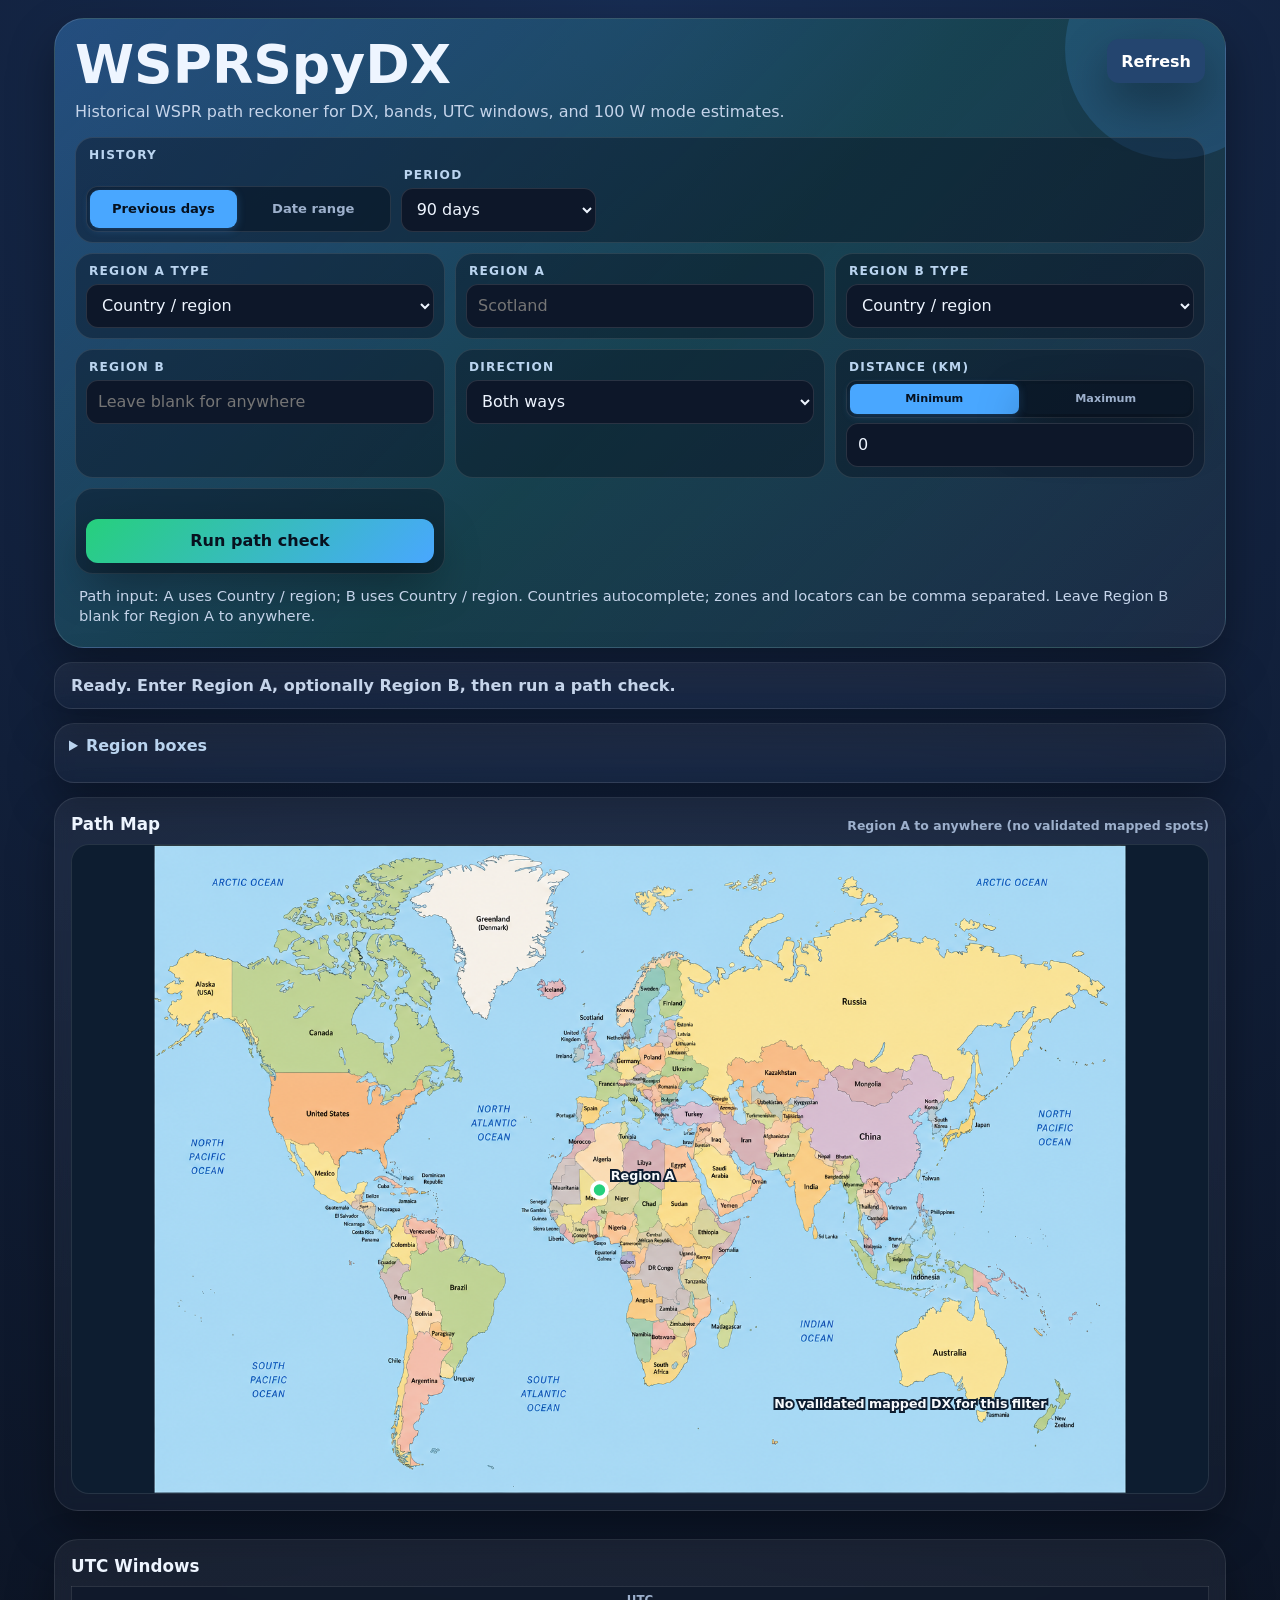
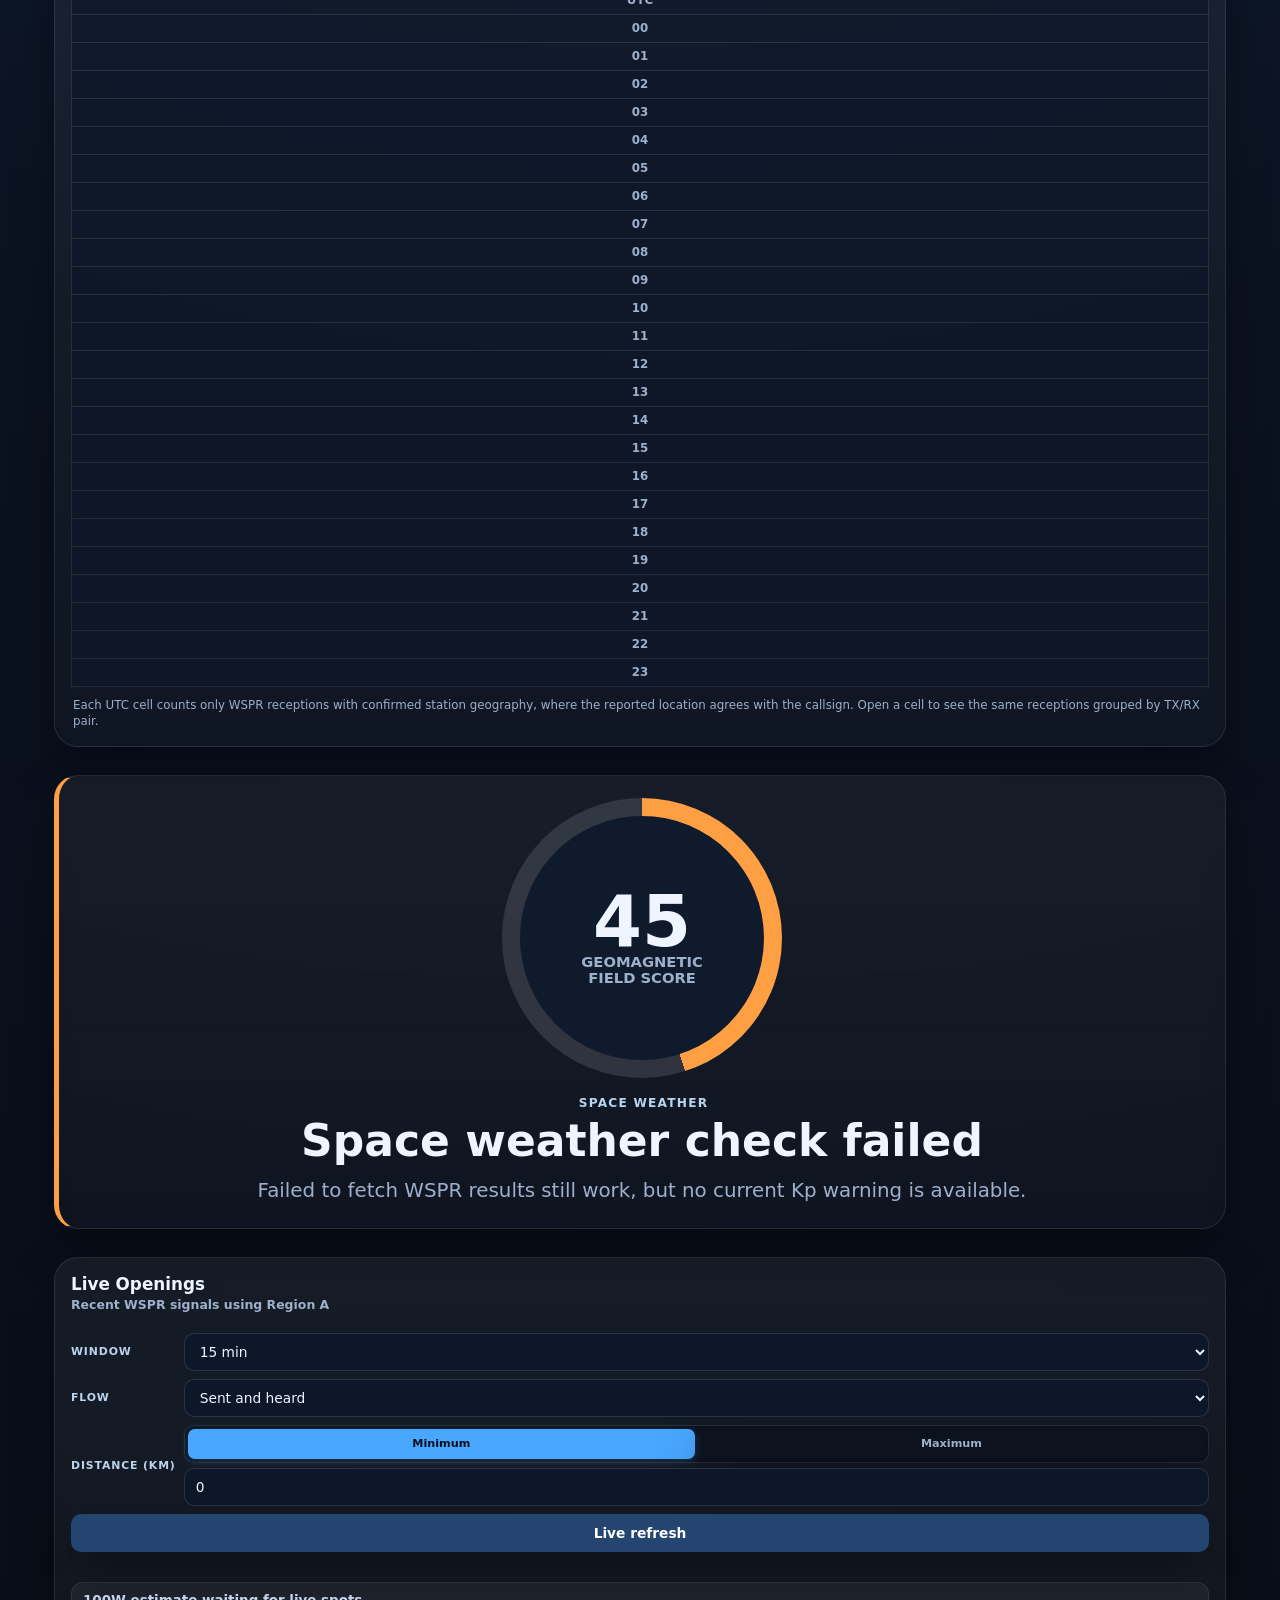
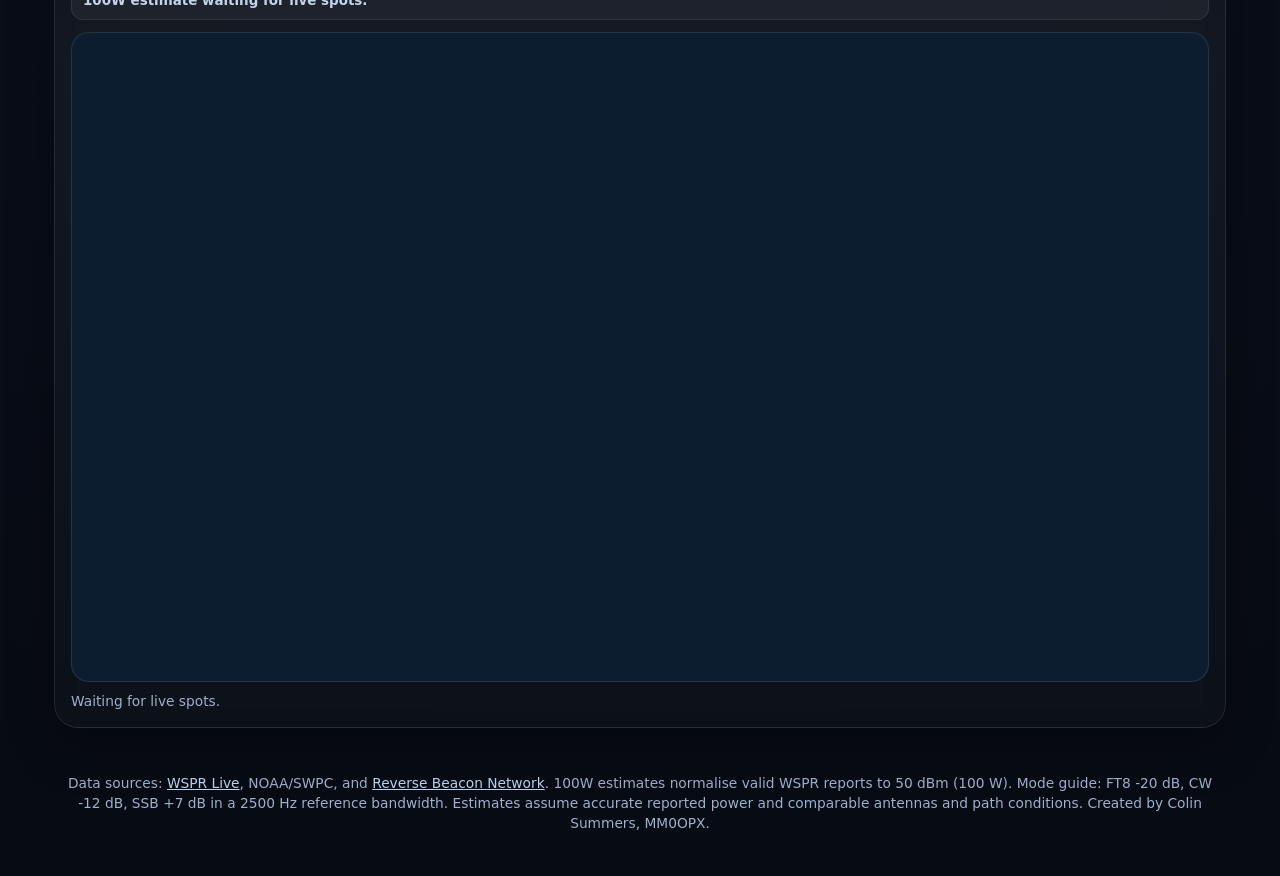
==== commit 0da10806: "Audit and correct 100W estimates" ====
--- a/index.html
+++ b/index.html
@@ -9,7 +9,7 @@
     body{margin:0;min-height:100vh;background:#0b1220;color:#eef5ff;font-family:system-ui,-apple-system,Segoe UI,sans-serif}.wrap{max-width:1200px;margin:auto;padding:18px 14px}.appHeader,.card,.panel,.status{background:#111b2f;border:1px solid rgba(255,255,255,.12);border-radius:20px;padding:16px;margin-bottom:14px}.grid{display:grid;gap:14px}select,input,button{min-height:44px;border-radius:12px;border:1px solid rgba(255,255,255,.15);background:#0d1729;color:#eef5ff;font:inherit}.title h1{font-size:clamp(2rem,6vw,3.35rem);margin:0}
   </style>
   <link rel="manifest" href="manifest.webmanifest">
-  <link rel="stylesheet" href="styles.css?v=79">
+  <link rel="stylesheet" href="styles.css?v=80">
 </head>
 <body>
   <main class="wrap">
@@ -286,9 +286,9 @@
 
     <footer class="source-note">
       Data sources: <a href="https://wspr.live/" target="_blank" rel="noopener">WSPR Live</a>, NOAA/SWPC, and <a href="https://www.reversebeacon.net/" target="_blank" rel="noopener">Reverse Beacon Network</a>.
-      100W estimates scale WSPR SNR by reported TX power. Created by Colin Summers, MM0OPX.
+      100W estimates normalise valid WSPR reports to 50 dBm (100 W). Mode guide: FT8 -20 dB, CW -12 dB, SSB +7 dB in a 2500 Hz reference bandwidth. Estimates assume accurate reported power and comparable antennas and path conditions. Created by Colin Summers, MM0OPX.
     </footer>
   </main>
-  <script src="app.js?v=79"></script>
+  <script src="app.js?v=80"></script>
 </body>
 </html>
